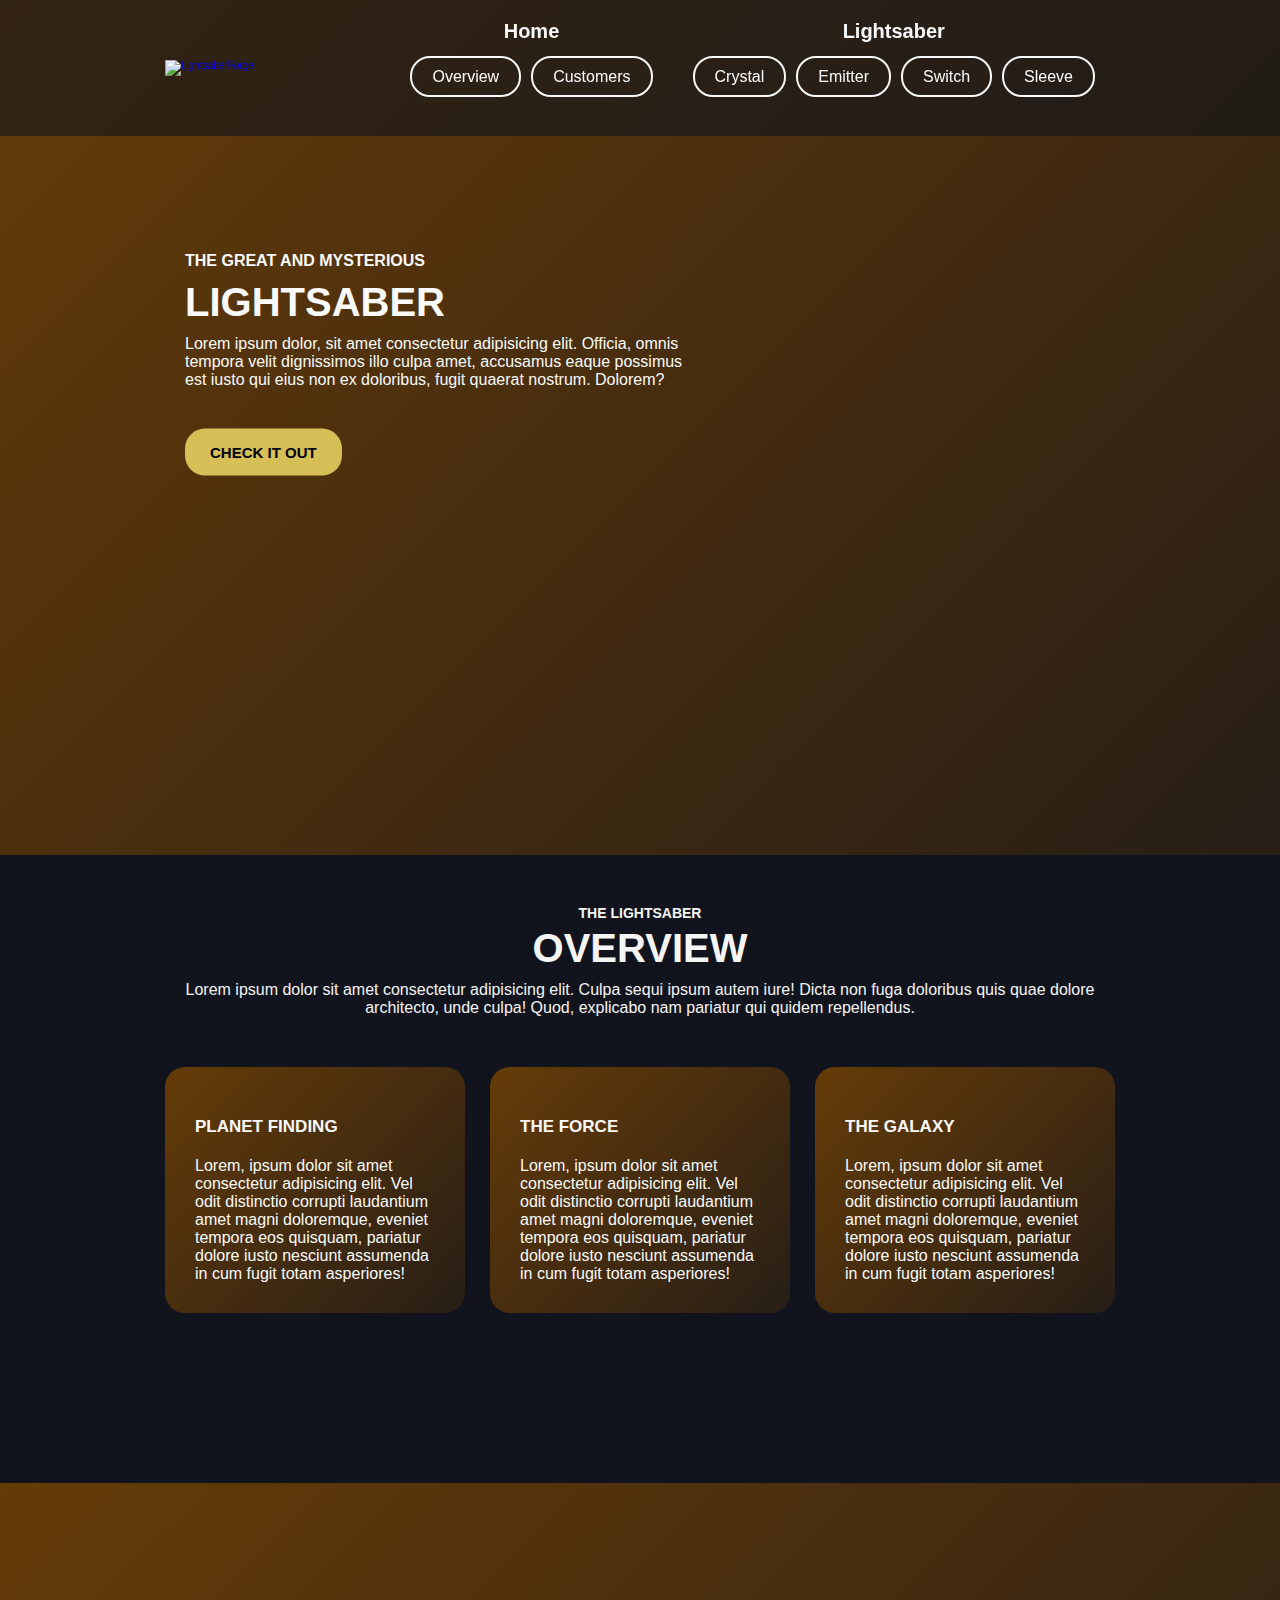
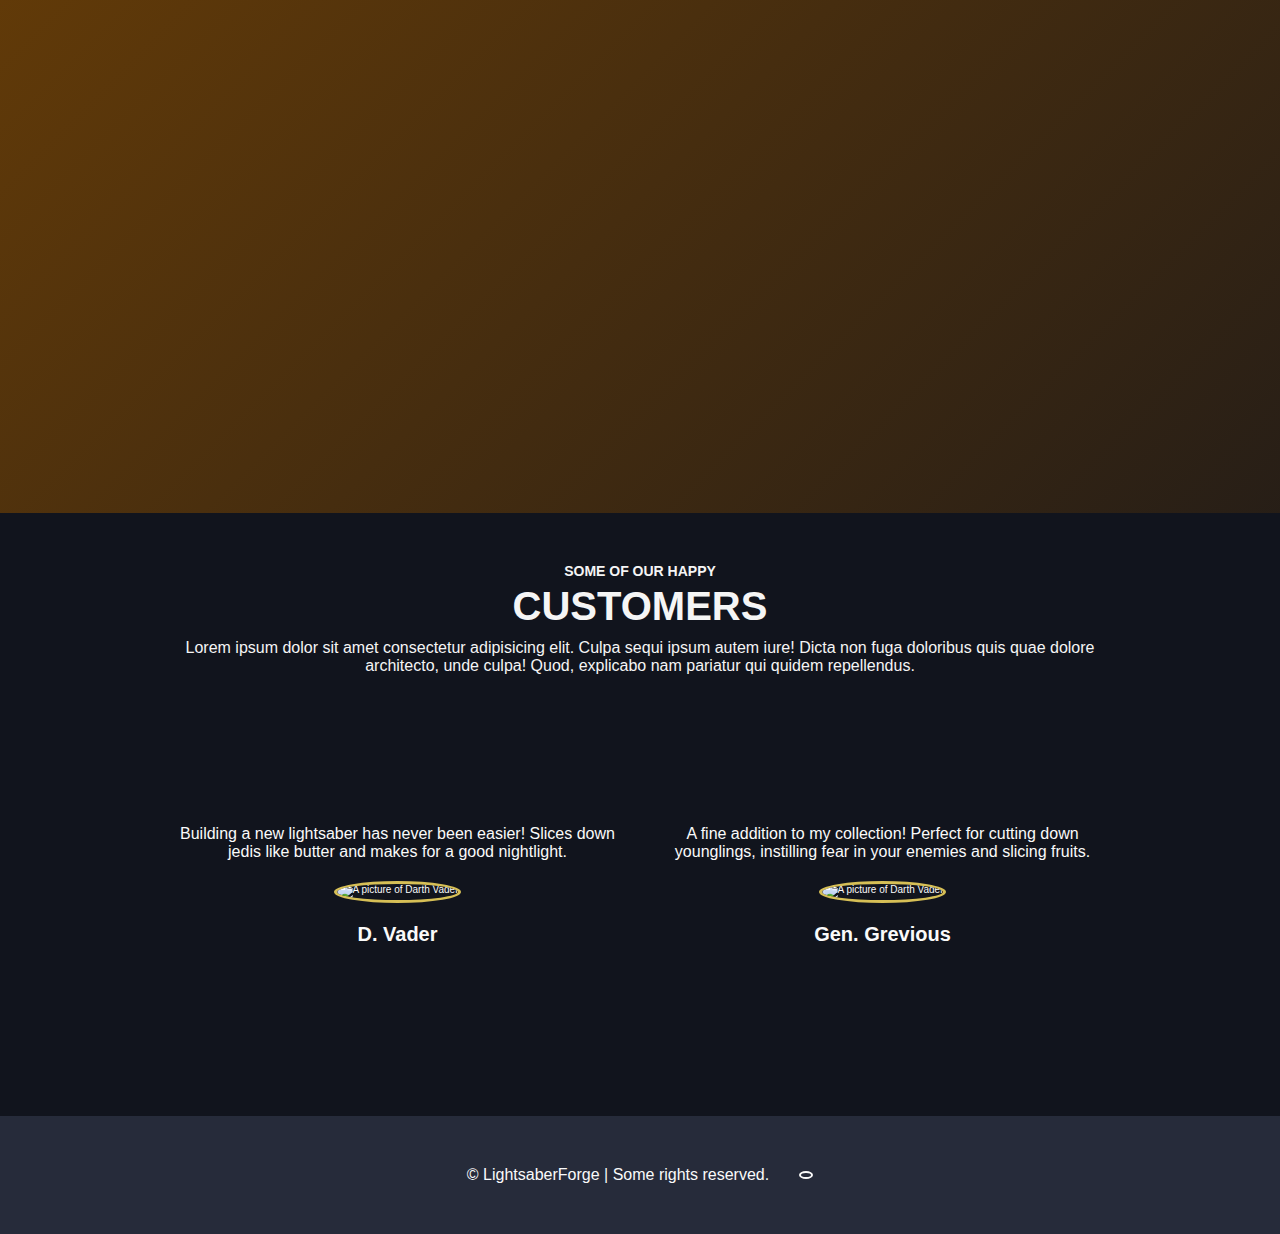
==== david-aldenbro-K5/index.html @ 7a8f0e2b "La till K4-filer som en template för K5" ====
<!DOCTYPE html>
<html lang="en">

<head>
  <meta charset="UTF-8">
  <meta name="viewport" content="width=device-width, initial-scale=1.0">
  <meta http-equiv="X-UA-Compatible" content="ie=edge">
  <meta name="description" content="lightsaber lightsaberforge lightsaberhelp">
  <script defer src="script.js"></script>
  <link rel="stylesheet" href="style.css">
  <script src="https://kit.fontawesome.com/b00298c6b4.js" crossorigin="anonymous"></script>
  <title>Lightsaber Forge - Home</title>
</head>

<body>

  <header>
    <nav>
      <div class="nav-container">
        <a href="index.html#">
          <img class="nav-title" src="img/logo.png" alt="LightsaberForge">
        </a>

        <div class="menu-icons open">
          <i class="fas fa-bars"></i>
        </div>

        <div class="nav-list">

          <div class="menu-icons close">
            <i class="fas fa-times"></i>
          </div>

          <div class="nav-section">
            <h1><a href="index.html#">Home</a></h1>
            <ul>
              <li class="nav-item">
                <a href="index.html#overview-tag" class="nav-link">Overview</a>
              </li>
              <li class="nav-item">
                <a href="index.html#customers-tag" class="nav-link">Customers</a>
              </li>
            </ul>
          </div>

          <div class="nav-section">
            <h1><a href="content.html#">Lightsaber</a></h1>
            <ul>
              <li class="nav-item">
                <a href="content.html#crystal-tag" class="nav-link">Crystal</a>
              </li>
              <li class="nav-item">
                <a href="content.html#emitter-tag" class="nav-link">Emitter</a>
              </li>
              <li class="nav-item">
                <a href="content.html#switch-tag" class="nav-link">Switch</a>
              </li>
              <li class="nav-item">
                <a href="content.html#sleeve-tag" class="nav-link">Sleeve</a>
              </li>
            </ul>
          </div>
        </div>
      </div>
    </nav>
  </header>

  <main>
    <section class="hero hero-index">
      <div class="index-container">
        <div class="main-message message-index">
          <h3>The great and mysterious</h3>
          <h1>Lightsaber</h1>
          <p>Lorem ipsum dolor, sit amet consectetur adipisicing elit. Officia,
            omnis tempora velit dignissimos illo culpa amet, accusamus eaque possimus
            est iusto qui eius non ex doloribus, fugit quaerat nostrum. Dolorem?
          </p>
          <div>
            <a href="content.html" class="btn">Check it Out</a>
          </div>
        </div>
      </div>
    </section>

    <section id="overview-tag">
      <div class="index-container">
        <div class="title-heading index-align">
          <h3>The Lightsaber</h3>
          <h1>Overview</h1>
          <p>Lorem ipsum dolor sit amet consectetur adipisicing elit.
            Culpa sequi ipsum autem iure! Dicta non fuga doloribus quis quae
            dolore architecto, unde culpa! Quod, explicabo nam pariatur qui
            quidem repellendus.
          </p>
        </div>
        <div class="overview-grid">
          <div class="overview-grid-item planets">
            <i class="far fa-compass"></i>
            <h1>Planet Finding</h1>
            <p>
              Lorem, ipsum dolor sit amet consectetur adipisicing elit. Vel odit distinctio
              corrupti laudantium amet magni doloremque, eveniet tempora eos quisquam,
              pariatur dolore iusto nesciunt assumenda in cum fugit totam asperiores!
            </p>
          </div>

          <div class="overview-grid-item force">
            <i class="fas fa-journal-whills"></i>
            <h1>The Force</h1>
            <p>
              Lorem, ipsum dolor sit amet consectetur adipisicing elit. Vel odit distinctio
              corrupti laudantium amet magni doloremque, eveniet tempora eos quisquam,
              pariatur dolore iusto nesciunt assumenda in cum fugit totam asperiores!
            </p>
          </div>

          <div class="overview-grid-item stars">
            <i class="far fa-star"></i>
            <h1>The Galaxy</h1>
            <p>
              Lorem, ipsum dolor sit amet consectetur adipisicing elit. Vel odit distinctio
              corrupti laudantium amet magni doloremque, eveniet tempora eos quisquam,
              pariatur dolore iusto nesciunt assumenda in cum fugit totam asperiores!
            </p>
          </div>
        </div>
      </div>
    </section>

    <section class="intermission intermission-index"></section>

    <section id="customers-tag">
      <div class="index-container">
        <div class="title-heading index-align">
          <h3>Some of our happy</h3>
          <h1>Customers</h1>
          <p>Lorem ipsum dolor sit amet consectetur adipisicing elit.
            Culpa sequi ipsum autem iure! Dicta non fuga doloribus quis quae
            dolore architecto, unde culpa! Quod, explicabo nam pariatur qui
            quidem repellendus.
          </p>
        </div>
        <div class="testimonial-grid">
          <div class="testimonial">
            <div class="testimonial-text-box">
              <p>Building a new lightsaber has never been easier! Slices down jedis like butter and makes for a good nightlight.</p>
              <i class="fas fa-quote-right"></i>
            </div>
            <div class="testimonial-customer">
              <img src="img/darth.png" alt="A picture of Darth Vader">
              <h1>D. Vader</h1>
            </div>
          </div>
          <div class="testimonial">
            <div class="testimonial-text-box">
              <p>A fine addition to my collection! Perfect for cutting down younglings, instilling fear in your enemies and slicing fruits.</p>
              <i class="fas fa-quote-right"></i>
            </div>
            <div class="testimonial-customer">
              <img src="img/general.png" alt="A picture of Darth Vader">
              <h1>Gen. Grevious</h1>
            </div>
          </div>
        </div>
      </div>
    </section>
  </main>

  <footer>
    <p>&copy; LightsaberForge | Some rights reserved.</p>
    <a href="index.html#">
      <i class="fas fa-arrow-up"></i>
    </a>
  </footer>

</body>

</html>
---- david-aldenbro-K5/style.css ----
*,
*::before,
*::after{
  margin: 0;
  padding: 0;
  box-sizing: inherit;
}

html{
  font-family: 'Nunito', sans-serif;
  font-size: 10px;
  box-sizing: border-box;
  scroll-padding-top: 6.5rem;
  scroll-behavior: smooth;
  overflow-y: scroll;
}

body{
  background-color: #11141D;
  color: #fafafa;
}

a{
  text-decoration: none;
}

ul{
  list-style: none;
}

p{
  font-size: 1.6rem;
}

section{
  padding: 5rem 0;
}

header{
  width: 100%;
  height: 5rem;
  position: fixed;
  top: 0;
  left: 0;
  z-index: 1;
}

.index-container{
  width: 100%;
  max-width: 98rem;
  margin: 0 auto;
  padding: 0 1.5rem;
  padding-bottom: 12rem;
}

.content-container{
  width: 100%;
  max-width: 98rem;
  margin: 0 auto;
  padding: 0 1.5rem;
  padding: 7.5rem 0;
}

.nav-container{
  width: 100%;
  max-width: 98rem;
  margin: 0 auto;
  padding: 2rem 1.5rem;
  display: flex;
  align-items: center;
  justify-content: space-between;
  /*border-bottom: 3px solid rgb(216, 216, 216);*/
}

nav{
  width: 100%;
  padding: 0 3.5rem;
  background-color: rgba(17, 20, 29, 0.6) ;
  /*border-bottom: 3px solid rgba(57, 60, 73, 0.782);*/
}

.nav-title{
  width: 14rem;
}

.menu-icons i{
  font-size: 3.5rem;
  color: #fafafa;
}

.open i:hover{
  color: rgb(55, 175, 235);
}

.open i:active{
  color: rgb(35, 131, 179);
}

.close i:hover{
  color: #e43f70;
}

.close i:active{
  color: #be1e4e;
}

.nav-list{
  width: 25rem;
  height: 100vh;
  background-color: transparent;
  position: fixed;
  margin: 0;
  top: 0;
  right: -26rem;
  display: flex;
  flex-direction: column;
  align-items: center;
  justify-content: center;
  z-index: 1500;
  transition: all 500ms ease-in-out;
}

.nav-section{
  margin: 0 1.5rem;
}

.nav-section h1{
  margin-bottom: 1.5rem;
  font-size: 2rem;
  text-align: center;
}

.nav-section a{
  color: #fafafa;
}

.nav-section a:hover{
  color: #c2c2c2;
}

.nav-section ul{
  text-align: center;
  margin-bottom: 2rem;
}

.nav-list.active{
  right: 0;
  background-color: #11141D;
}

.close{
  position: absolute;
  top: 1rem;
  left: 1.5rem;
}

.nav-item{
  margin: 1rem 0;
}

.nav-item a:hover{
  color: rgb(73, 73, 73);
}

.nav-link{
  font-size: 1.6rem;
  color: rgb(190, 190, 190);
}

.hero{
  width: 100%;
  height: 95vh;
  background-size: cover;
  position: relative;
}

.hero::before{
  content: "";
  position: absolute;
  left:0;
  height: 4.7rem;
}

.hero-index{
  background: linear-gradient(135deg, rgba(110, 64, 5, 0.9), rgba(90, 54, 8, 0.3)),
  url("img/landscape.jpg") center no-repeat fixed;
}

.hero-content{
  background: linear-gradient(135deg, rgba(5, 43, 110, 0.9), rgba(8, 31, 90, 0.3)),
  url("img/workbench.png") center no-repeat fixed;
}

.main-message{
  margin: 0 2rem;
  max-width: 50rem;
  color: #fafafa;
  text-transform: uppercase;
}

.message-index{
  transform: translateY(50%);
}

.message-content{
  transform: translateY(20%);
}

.main-message h3{
  font-size: 1.6rem;
}

.main-message h1{
  font-size: 4rem;
  margin: 1rem 0;
}

.main-message p {
  text-transform: initial;
  margin-bottom: 2rem;
}

.btn{
  font-family: 'Open Sans', sans-serif;
  font-weight: 600;
  background-color: rgb(214, 191, 86);
  border-radius: 2rem;
  color: #000000;
  font-size: 1.5rem;
  display: inline-block;
  margin-top: 2rem;
  padding: 1.5rem 2.5rem;
  transition: all 100ms ease-in-out;
}

.btn:hover{
  transform: scale(1.05);
}

.title-heading{
  text-transform: uppercase;
  text-align: center;
  margin-bottom: 5rem;
  align-items: center;
  color: rgb(245, 245, 245);
}

.index-align{
  text-align: center;
}

.content-align-right{
  text-align: center;
}

.content-align-left{
  text-align: center;
}

.title-heading h3{
  font-size: 1.4rem;
}

.title-heading h1{
  font-family: 'Aldrich', sans-serif;
  font-size: 4rem;
  margin: .5rem 0 1rem;
}

.title-heading p{
  text-transform: initial;
  margin-bottom: 2rem;
}

.overview-grid{
  display: grid;
  grid-template-columns: 1fr;
  grid-template-rows: repeat(40rem, 3);
  grid-gap: 2.5rem;
}

.overview-grid-item{
  padding: 3rem;
  margin: 0 10vw;
  position: relative;
  border-radius: 2rem;
  display: flex;
  flex-direction: column;
  justify-content: center;
  cursor: pointer;
  z-index: 0;
  transition: all 100ms ease-in-out;
}

.overview-grid-item::before{
  content: "";
  position: absolute;
  border-radius: 2rem;
  top: 0;
  left: 0;
  width: 100%;
  height: 100%;
  background: linear-gradient(135deg, rgba(110, 64, 5, 0.9), rgba(90, 54, 8, 0.3));
  z-index: -1;
}

.overview-grid-item:hover{
  transform: scale(1.02);
}

.planets{
  background: url("img/planets.png") 30% 25% no-repeat;
}

.force{
  background: url("img/force.png") center no-repeat;
}

.stars{
  background: url("img/stars.png") center no-repeat;
}

.overview-grid-item i{
  font-size: 4rem;
  color: rgb(214, 191, 86);
}

.overview-grid-item h1{
  font-family: 'Aldrich', sans-serif;
  font-size: 1.7rem;
  text-transform: uppercase;
  margin: 2rem 0;
}

.intermission{
  width: 100%;
  height: 70vh;
  background-size: cover;
  position: relative;
}

.intermission-index{
  background: linear-gradient(135deg, rgba(110, 64, 5, 0.9), rgba(90, 54, 8, 0.3)),
  url("img/cermony.jpg") right no-repeat fixed;
}

.intermission-crystal{
  background: linear-gradient(135deg, rgba(5, 43, 110, 0.9), rgba(8, 31, 90, 0.3)),
  url("img/crashsite.png") center no-repeat fixed;
}

.intermission-emitter{
  background: linear-gradient(135deg, rgba(5, 43, 110, 0.9), rgba(8, 31, 90, 0.3)),
  url("img/cold.png") center no-repeat fixed;
}

.intermission-switch{
  background: linear-gradient(135deg, rgba(5, 43, 110, 0.9), rgba(8, 31, 90, 0.3)),
  url("img/facility.png") center no-repeat fixed;
}

.testimonial-grid{
  margin-top: 15rem;
  display: grid;
  grid-template-columns: 1fr;
  grid-template-rows: repeat(40rem, 2);
  grid-gap: 15rem;
}

.testimonial{
  width: 100%;
  color: #fafafa;
  text-align: center;
}

.testimonial-text-box{
  padding: 0 1.5rem;
  margin-bottom: 2rem;
  position: relative;
}

.testimonial-text-box i{
  position: absolute;
  top: -8rem;
  left: 50%;
  transform: translateX(-50%);
  font-size: 6rem;
  color: rgb(214, 191, 86);
  opacity: .5;
  z-index: -1;
}

.testimonial-customer img{
  width: 10rem;
  height: 10rem;
  border-radius: 100%;
  border: 3px solid rgb(214, 191, 86);
}

.testimonial-customer h1{
  margin-top: 2rem;
}

.lightsaber-grid{
  display: grid;
  grid-template-rows: 1fr auto;
  grid-gap: 5rem;
}

.content-align-right{
  margin: 0 2rem;
}

.lightsaber-grid-picture{
  border-radius: 4rem;
  height: 40rem;
  margin: 0 15vw;
  background-size: cover;
}

.crystal-picture{
  background: linear-gradient(135deg, rgba(5, 43, 110, 0.9), rgba(8, 31, 90, 0.3)),
  url("img/crystal.png") center no-repeat;
}

.emitter-picture{
  background: linear-gradient(135deg, rgba(5, 43, 110, 0.9), rgba(8, 31, 90, 0.3)),
  url("img/emitter.png") 65% 50% no-repeat;
}

.switch-picture{
  background: linear-gradient(135deg, rgba(5, 43, 110, 0.9), rgba(8, 31, 90, 0.3)),
  url("img/switch.png") 65% 50% no-repeat;
}

.sleeve-picture{
  background: linear-gradient(135deg, rgba(5, 43, 110, 0.9), rgba(8, 31, 90, 0.3)),
  url("img/sleeve.png") 55% 50% no-repeat;
}


footer{
  padding: 5rem 0;
  background-color: rgb(38, 43, 58);
  text-align: center;
  display: flex;
  flex-direction: row;
  justify-content: center;
  align-items: center;
  color: #fafafa;
}

footer a{
  color: #fafafa;
  font-size: 3rem;
  margin-left: 3rem;
  padding: 0.2rem 0.5rem;
  border: 2px solid #fafafa;
  border-radius: 100%;
}

footer a:hover{
  color: #d4d4d4;
  border: 2px solid #d4d4d4;
}

footer a:active{
  color: #9c9c9c;
  border: 2px solid #9c9c9c;
}

/*MEDIA*/

@media screen and (min-width: 998px){
  html{
    scroll-padding-top: 8.5rem;
  }

  header{
    height: 8rem;
  }

  .nav-brand{
    width: 3.5rem;
  }

  .nav-list{
    width: initial;
    height: initial;
    background-color: transparent;
    position: initial;
    top: initial;
    right: initial;
    flex-direction: row;
    transition: initial;
  }

  .nav-list ul{
    display: flex;
    flex-direction: row;
  }

  .nav-section{
    transform: translateX(1.25);
  }

  .nav-item a{
    border: 2px solid #fafafa;
    border-radius: 20px;
    padding: 1rem 2rem;
    margin: 0 0.5rem;
    transition: all 100ms ease-in-out;
  }

  .nav-item a:hover{
    color: #11141D;
    background-color: #fafafa;
  }

  .menu-icons{
    display: none;
  }

 
.message-index{
  transform: translateY(90%);
}

.message-content{
  transform: translateY(60%);
}

  .overview-grid{
    grid-template-columns: repeat(auto-fit, minmax(25rem, 1fr));
  }

  .overview-grid-item,
  .overview-grid-item::before{
    margin: 0;
  }

  .testimonial-grid{
    margin-top: 15rem;
    grid-template-columns: repeat(2, 1fr);
    grid-template-rows: 1fr;
    grid-gap: 2rem;
  }

  .lightsaber-grid{
    display: grid;
    grid-template-rows: auto;
    grid-template-columns: 1fr 1fr;
    grid-gap: 5rem;
  }

  .content-align-right{
    text-align: right;
    margin: 0;
  }

  .content-align-left{
    text-align: left;
    margin: 0;
  }

  .lightsaber-grid-picture{
    margin: 0;
  }
  
}
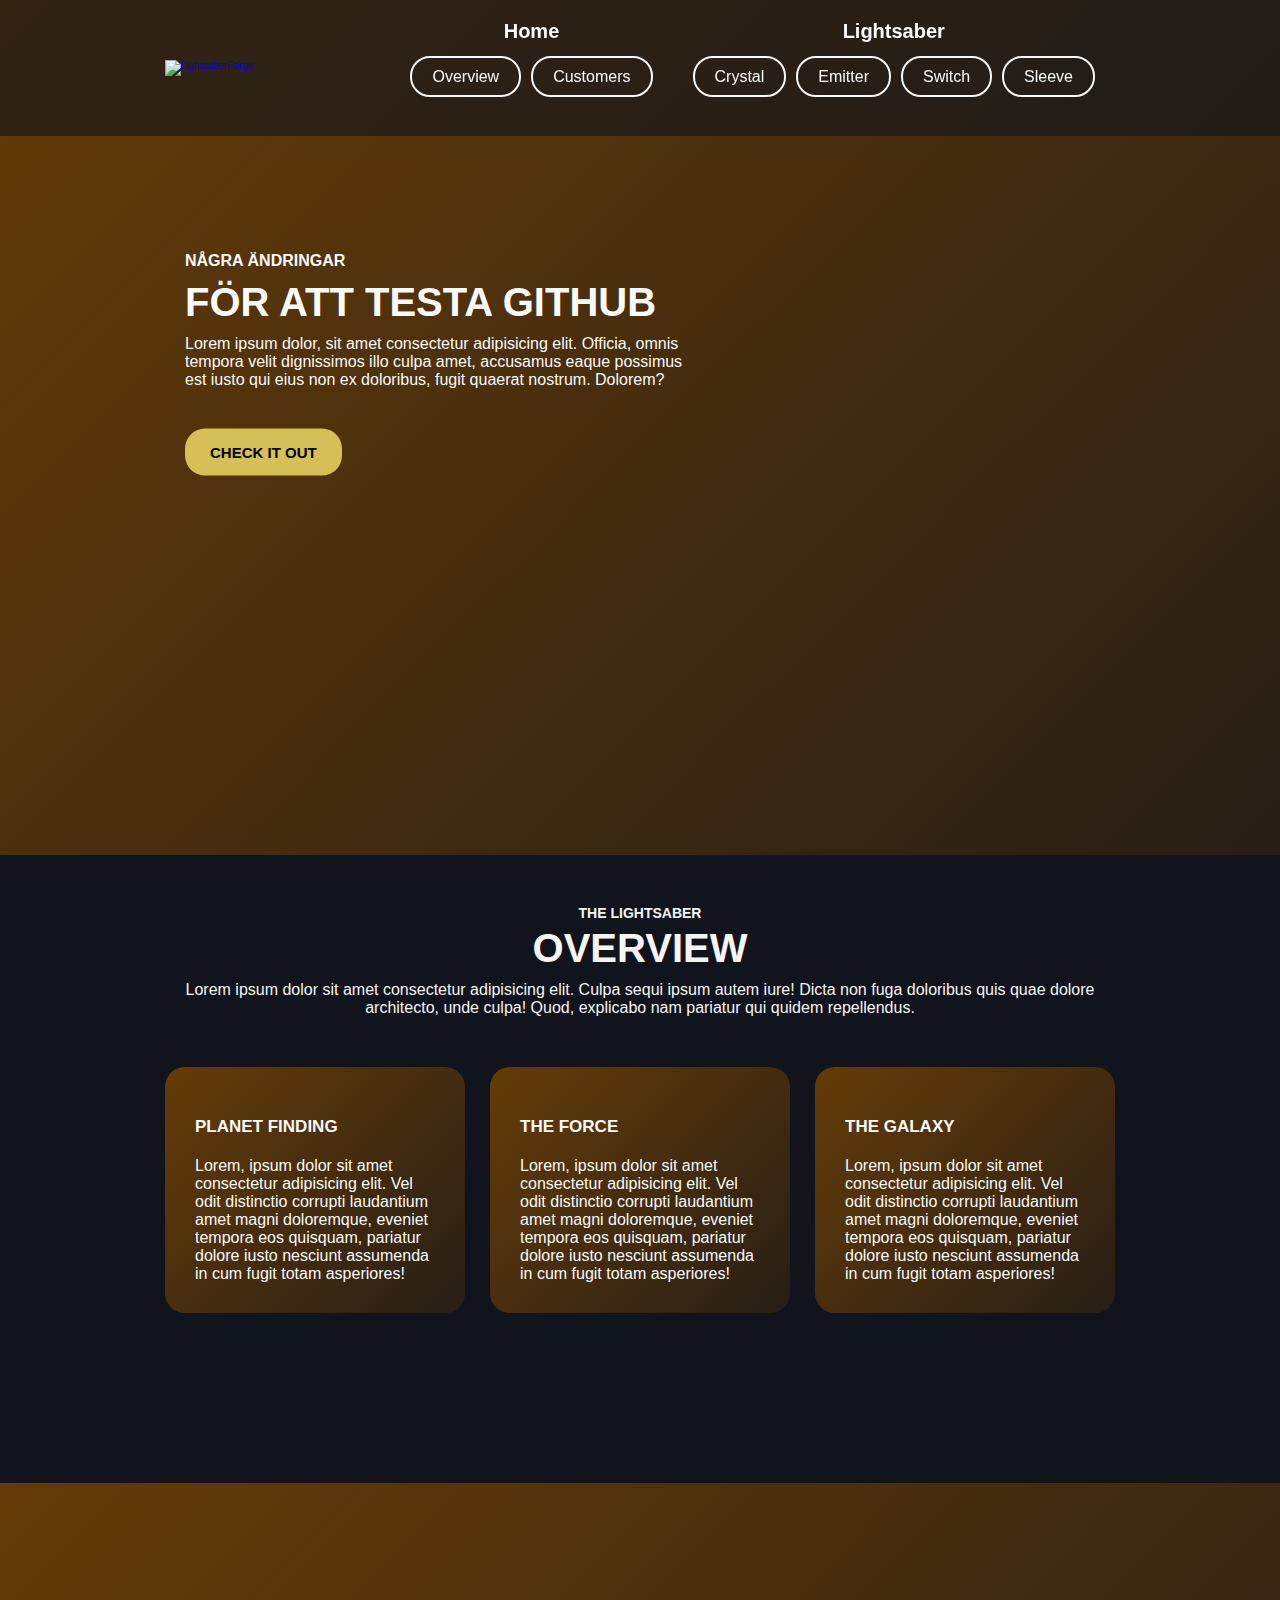
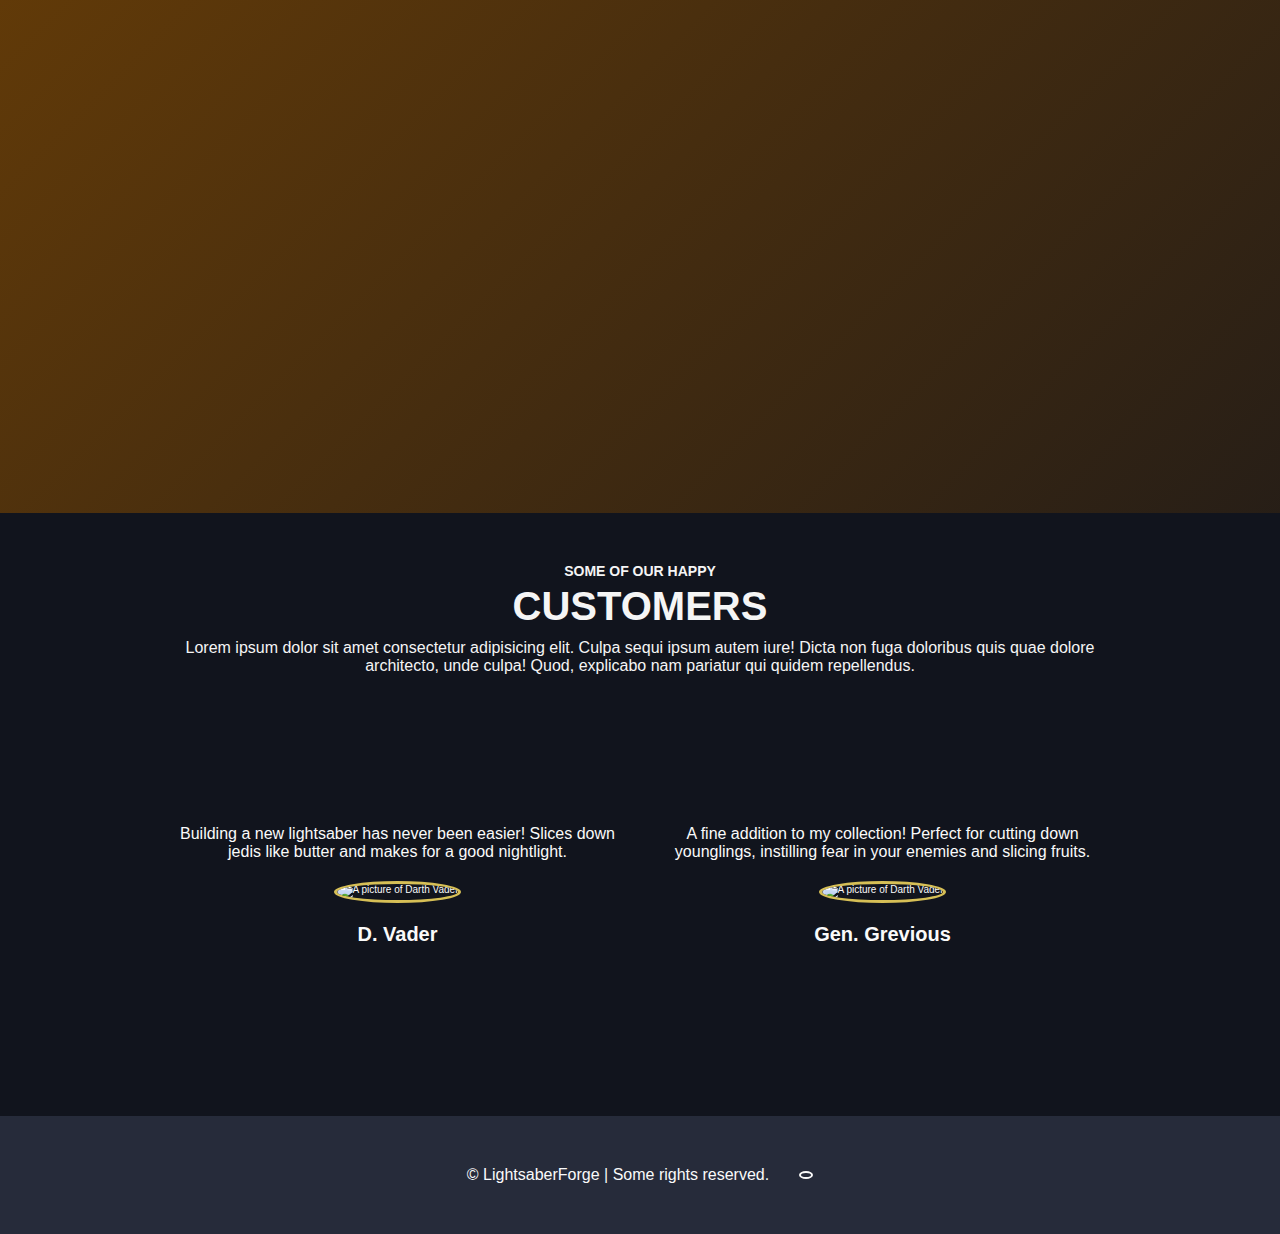
==== commit a59e5ac6: "Test för se om det går att commita" ====
--- a/david-aldenbro-K5/index.html
+++ b/david-aldenbro-K5/index.html
@@ -69,8 +69,8 @@
     <section class="hero hero-index">
       <div class="index-container">
         <div class="main-message message-index">
-          <h3>The great and mysterious</h3>
-          <h1>Lightsaber</h1>
+          <h3>Några ändringar</h3>
+          <h1>För att testa GitHub</h1>
           <p>Lorem ipsum dolor, sit amet consectetur adipisicing elit. Officia,
             omnis tempora velit dignissimos illo culpa amet, accusamus eaque possimus
             est iusto qui eius non ex doloribus, fugit quaerat nostrum. Dolorem?
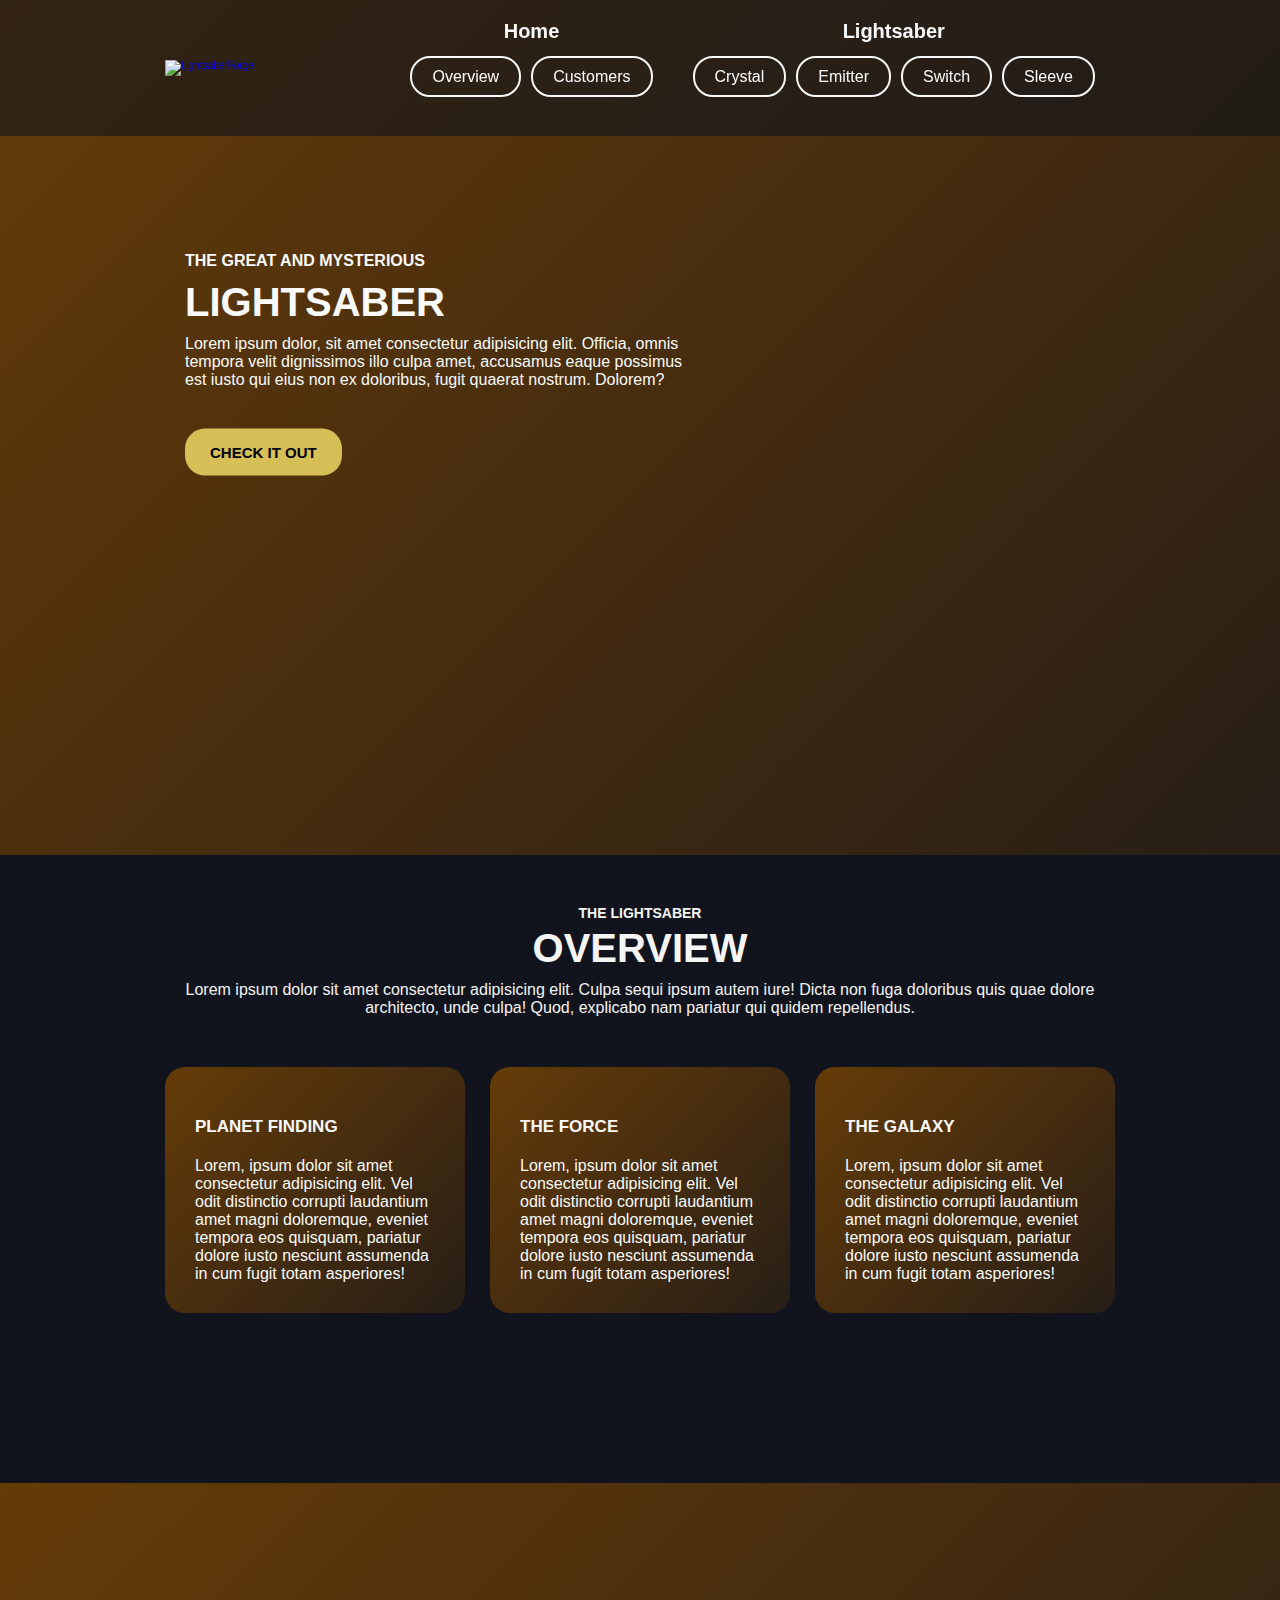
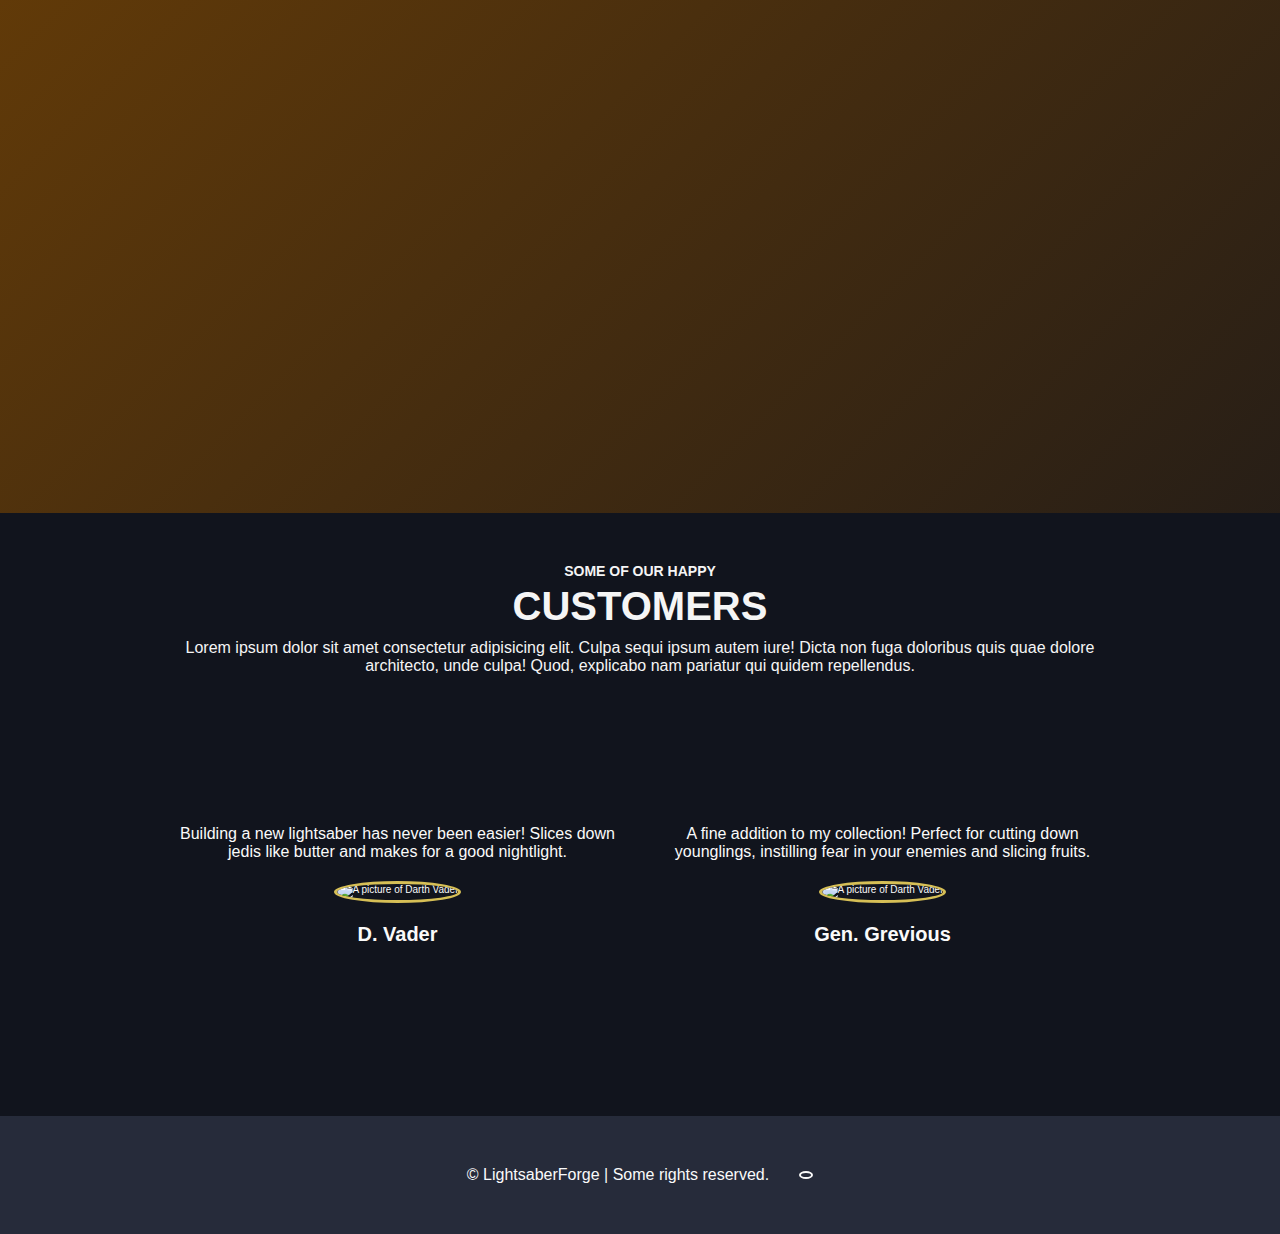
==== commit 1187e674: "Revert "Test för se om det går att commita"" ====
--- a/david-aldenbro-K5/index.html
+++ b/david-aldenbro-K5/index.html
@@ -69,8 +69,8 @@
     <section class="hero hero-index">
       <div class="index-container">
         <div class="main-message message-index">
-          <h3>Några ändringar</h3>
-          <h1>För att testa GitHub</h1>
+          <h3>The great and mysterious</h3>
+          <h1>Lightsaber</h1>
           <p>Lorem ipsum dolor, sit amet consectetur adipisicing elit. Officia,
             omnis tempora velit dignissimos illo culpa amet, accusamus eaque possimus
             est iusto qui eius non ex doloribus, fugit quaerat nostrum. Dolorem?
